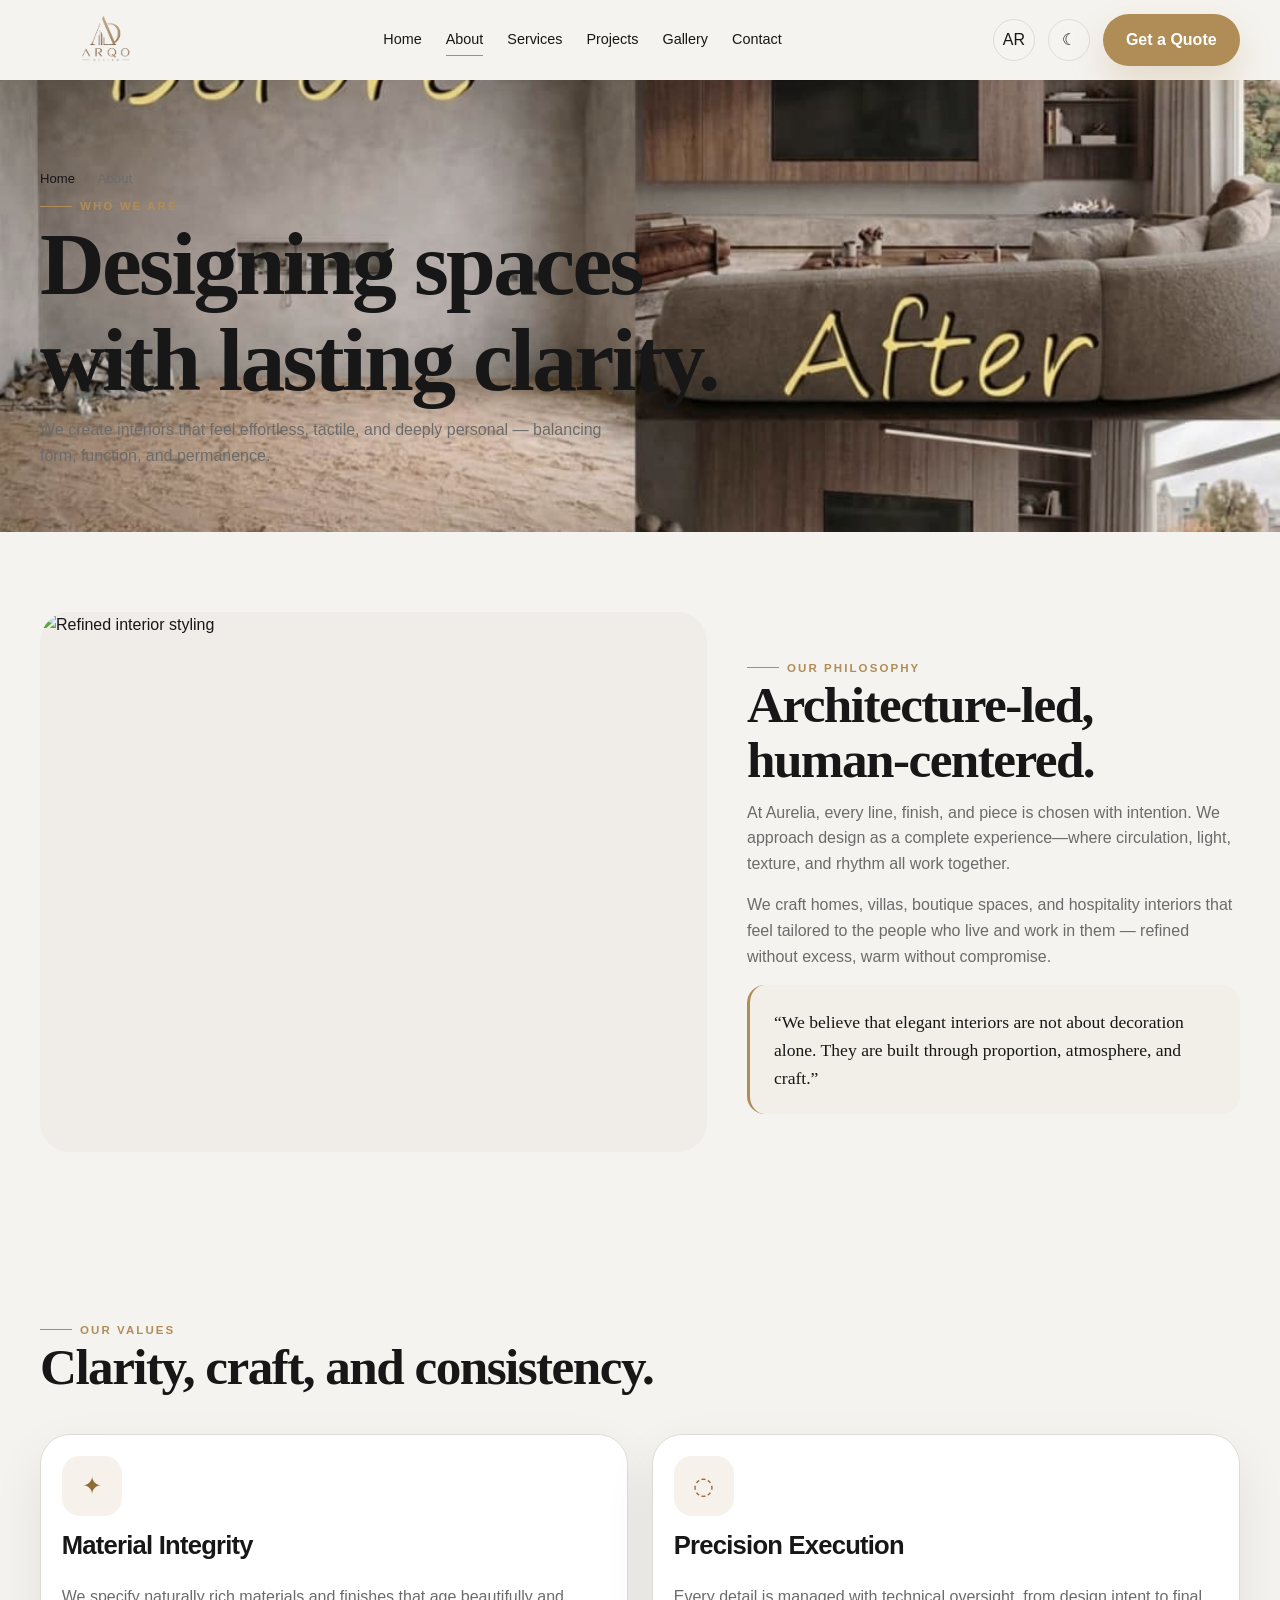
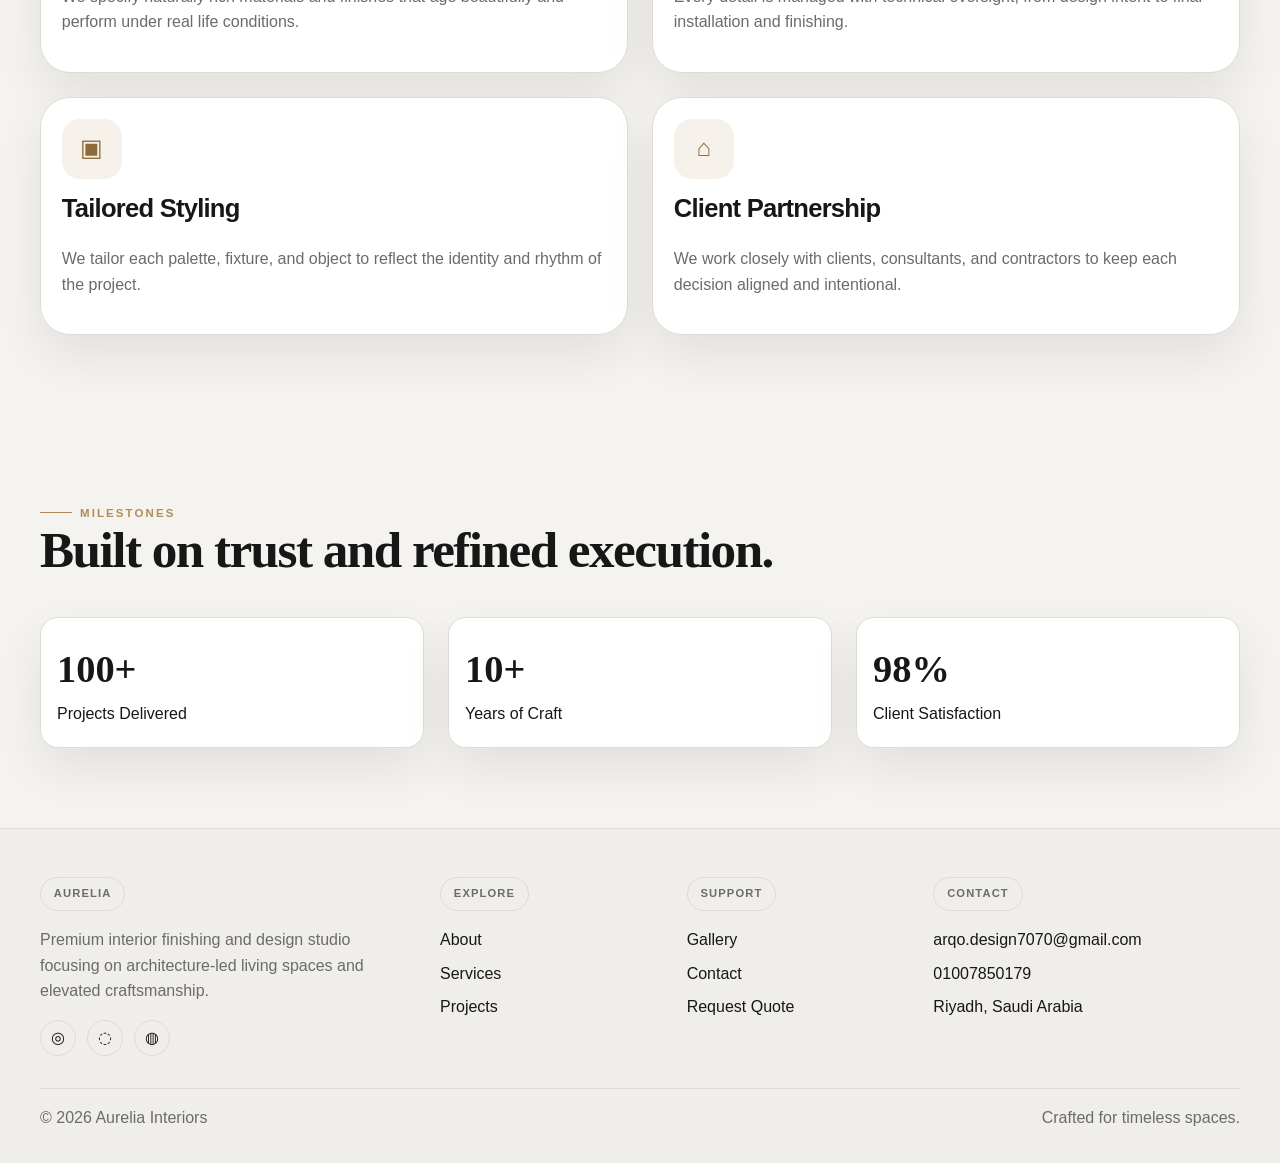
==== about.html @ d169b9cf "Publish ARQO design website Co-authored-by: Copilot <223556219+Copilot@users.noreply.github.com>" ====
<!DOCTYPE html>
<html lang="en">
  <head>
    <meta charset="UTF-8" />
    <meta name="viewport" content="width=device-width, initial-scale=1.0" />
    <title>About | Aurelia Interiors</title>
    <meta name="description" content="Learn about Aurelia Interiors, our philosophy, values, and the design approach shaping timeless spaces." />
    <meta property="og:title" content="About Aurelia Interiors" />
    <meta property="og:description" content="Architecture-led interior design grounded in clarity, craft, and thoughtful living." />
    <meta property="og:type" content="website" />
    <link rel="stylesheet" href="css/reset.css" />
    <link rel="stylesheet" href="css/variables.css" />
    <link rel="stylesheet" href="css/base.css" />
    <link rel="stylesheet" href="css/layout.css" />
    <link rel="stylesheet" href="css/components.css" />
    <link rel="stylesheet" href="css/animations.css" />
    <link rel="stylesheet" href="css/responsive.css" />
    <link rel="stylesheet" href="css/rtl.css" />
  </head>
  <body>
    <header class="site-header">
      <div class="header-inner">
        <a href="index.html" class="site-brand"><img class="brand-logo" src="assets/images/logo-transparent.png" alt="ARQO Design" /></a>
        <nav class="main-nav" aria-label="Main navigation">
          <a href="index.html" data-i18n="home">Home</a>
          <a href="about.html" data-i18n="about">About</a>
          <a href="services.html" data-i18n="services">Services</a>
          <a href="projects.html" data-i18n="projects">Projects</a>
          <a href="gallery.html" data-i18n="gallery">Gallery</a>
          <a href="contact.html" data-i18n="contact">Contact</a>
        </nav>
        <div class="header-tools">
          <button class="icon-button" type="button" data-language-toggle aria-label="Switch language">AR</button>
          <button class="icon-button" type="button" data-theme-toggle aria-label="Dark mode">☾</button>
          <a class="primary-button" href="quote.html" data-i18n="quote">Get a Quote</a>
          <button class="icon-button mobile-menu-toggle" type="button" data-menu-toggle aria-expanded="false" aria-label="Open menu">☰</button>
        </div>
      </div>
      <nav class="mobile-nav" aria-label="Mobile navigation">
        <a href="index.html" data-i18n="home">Home</a>
        <a href="about.html" data-i18n="about">About</a>
        <a href="services.html" data-i18n="services">Services</a>
        <a href="projects.html" data-i18n="projects">Projects</a>
        <a href="gallery.html" data-i18n="gallery">Gallery</a>
        <a href="contact.html" data-i18n="contact">Contact</a>
      </nav>
    </header>

    <main>
      <section class="page-hero">
        <div class="hero-media"><img src="assets/images/project3/WhatsApp Image 2026-10-01 at 10.26.06 PM.jpeg" alt="ARQO Design interior project" /></div>
        <div class="hero-overlay"></div>
        <div class="container">
          <div class="page-hero-inner">
            <div class="breadcrumbs"><a href="index.html" data-i18n="home">Home</a><span> / </span><span data-i18n="about">About</span></div>
            <span class="eyebrow" data-i18n="whoWeAre">Who We Are</span>
            <h1 data-i18n="aboutHero">Designing spaces with lasting clarity.</h1>
            <p data-i18n="aboutIntro">We create interiors that feel effortless, tactile, and deeply personal — balancing form, function, and permanence.</p>
          </div>
        </div>
      </section>

      <section class="section">
        <div class="container">
          <div class="about-layout">
            <div class="about-visual reveal">
              <div class="image-frame"><img src="https://images.unsplash.com/photo-1505693416388-ac5ce068fe85?auto=format&fit=crop&w=1200&q=80" alt="Refined interior styling" /></div>
            </div>
            <div class="reveal reveal-delay-1">
              <span class="eyebrow" data-i18n="ourPhilosophy">Our Philosophy</span>
              <h2 data-i18n="architectureLed">Architecture-led, human-centered.</h2>
              <p data-i18n="philosophyP1">At Aurelia, every line, finish, and piece is chosen with intention. We approach design as a complete experience—where circulation, light, texture, and rhythm all work together.</p>
              <p data-i18n="philosophyP2">We craft homes, villas, boutique spaces, and hospitality interiors that feel tailored to the people who live and work in them — refined without excess, warm without compromise.</p>
              <div class="featured-quote" data-i18n="philosophyQuote">“We believe that elegant interiors are not about decoration alone. They are built through proportion, atmosphere, and craft.”</div>
            </div>
          </div>
        </div>
      </section>

      <section class="section">
        <div class="container">
          <div class="section-header">
            <span class="eyebrow" data-i18n="values">Our Values</span>
            <h2 data-i18n="valuesTitle">Clarity, craft, and consistency.</h2>
          </div>

          <div class="feature-grid">
            <article class="feature-card reveal">
              <div class="icon-wrap">✦</div>
              <h3 data-i18n="materialIntegrity">Material Integrity</h3>
              <p data-i18n="materialIntegrityText">We specify naturally rich materials and finishes that age beautifully and perform under real life conditions.</p>
            </article>
            <article class="feature-card reveal reveal-delay-1">
              <div class="icon-wrap">◌</div>
              <h3 data-i18n="precisionExecution">Precision Execution</h3>
              <p data-i18n="precisionExecutionText">Every detail is managed with technical oversight, from design intent to final installation and finishing.</p>
            </article>
            <article class="feature-card reveal reveal-delay-2">
              <div class="icon-wrap">▣</div>
              <h3 data-i18n="tailoredStyling">Tailored Styling</h3>
              <p data-i18n="tailoredStylingText">We tailor each palette, fixture, and object to reflect the identity and rhythm of the project.</p>
            </article>
            <article class="feature-card reveal reveal-delay-3">
              <div class="icon-wrap">⌂</div>
              <h3 data-i18n="clientPartnership">Client Partnership</h3>
              <p data-i18n="clientPartnershipText">We work closely with clients, consultants, and contractors to keep each decision aligned and intentional.</p>
            </article>
          </div>
        </div>
      </section>

      <section class="section">
        <div class="container">
          <div class="section-header">
            <span class="eyebrow" data-i18n="milestones">Milestones</span>
            <h2 data-i18n="milestonesTitle">Built on trust and refined execution.</h2>
          </div>
          <div class="metrics-grid" data-metrics-grid></div>
        </div>
      </section>
    </main>

    <footer class="footer">
      <div class="container">
        <div class="footer-grid">
          <div>
            <span class="meta-label">Aurelia</span>
            <p>Premium interior finishing and design studio focusing on architecture-led living spaces and elevated craftsmanship.</p>
            <div class="socials"><a class="social-link" href="https://instagram.com">◎</a><a class="social-link" href="https://facebook.com">◌</a><a class="social-link" href="https://linkedin.com">◍</a></div>
          </div>
          <div>
            <span class="meta-label">Explore</span>
            <div class="footer-list"><a href="about.html">About</a><a href="services.html">Services</a><a href="projects.html">Projects</a></div>
          </div>
          <div>
            <span class="meta-label">Support</span>
            <div class="footer-list"><a href="gallery.html">Gallery</a><a href="contact.html">Contact</a><a href="quote.html">Request Quote</a></div>
          </div>
          <div>
            <span class="meta-label">Contact</span>
            <div class="footer-list"><a href="mailto:arqo.design7070@gmail.com">arqo.design7070@gmail.com</a><a href="tel:+201007850179">01007850179</a><span>Riyadh, Saudi Arabia</span></div>
          </div>
        </div>
        <div class="footer-bottom"><span>© 2026 Aurelia Interiors</span><span>Crafted for timeless spaces.</span></div>
      </div>
    </footer>

    <div class="lightbox" data-lightbox>
      <div class="lightbox-content">
        <button class="lightbox-close" type="button" data-close-lightbox aria-label="Close">×</button>
        <img src="" alt="Visual" />
        <div class="lightbox-caption">Project image</div>
      </div>
    </div>

    <script src="js/config.js"></script>
    <script src="js/data.js"></script>
    <script src="js/utils.js"></script>
    <script src="js/theme.js"></script>
    <script src="js/language.js"></script>
    <script src="js/navigation.js"></script>
    <script src="js/app.js"></script>
    <script src="js/projects.js"></script>
    <script src="js/gallery.js"></script>
    <script src="js/lightbox.js"></script>
    <script src="js/contact.js"></script>
    <script src="js/quote.js"></script>
  </body>
</html>
---- css/variables.css ----
:root {
  --color-bg: #f5f3ef;
  --color-surface: #ffffff;
  --color-surface-strong: #f0ece7;
  --color-text: #171717;
  --color-text-muted: #6b6b6b;
  --color-accent: #b08d57;
  --color-accent-strong: #8f6d39;
  --color-border: #dedbd5;
  --color-dark: #111111;
  --color-shadow: rgba(20, 20, 20, 0.12);
  --color-overlay: rgba(17, 17, 17, 0.42);
  --container-width: 1200px;
  --radius-sm: 12px;
  --radius-md: 18px;
  --radius-lg: 30px;
  --shadow-soft: 0 20px 50px rgba(15, 15, 15, 0.08);
  --transition: 0.25s ease;
  --header-height: 80px;
}

[data-theme="dark"] {
  --color-bg: #111111;
  --color-surface: #181818;
  --color-surface-strong: #1f1f1f;
  --color-text: #f5f5f5;
  --color-text-muted: #b5b5b5;
  --color-accent: #c7a46a;
  --color-accent-strong: #d9b985;
  --color-border: #2c2c2c;
  --color-shadow: rgba(0, 0, 0, 0.32);
  --color-overlay: rgba(0, 0, 0, 0.5);
}

:root {
  --font-sans: 'Segoe UI', Tahoma, sans-serif;
  --font-display: 'Georgia', 'Times New Roman', serif;
}
---- css/base.css ----
body {
  background: var(--color-bg);
  color: var(--color-text);
  font-family: var(--font-sans);
  line-height: 1.6;
  transition: background var(--transition), color var(--transition);
}

body[data-theme="dark"] {
  background-image: radial-gradient(circle at top, rgba(199, 164, 106, 0.08), transparent 25%);
}

main {
  overflow: hidden;
}

img {
  width: 100%;
  height: auto;
}

p {
  margin: 0 0 1rem;
  color: var(--color-text-muted);
}

h1, h2, h3, h4, h5, h6 {
  margin: 0 0 0.75rem;
  line-height: 1.08;
  letter-spacing: -0.03em;
  font-weight: 600;
}

h1 {
  font-size: clamp(2.8rem, 7vw, 6rem);
  font-family: var(--font-display);
}

h2 {
  font-size: clamp(2rem, 4vw, 4rem);
  font-family: var(--font-display);
}

h3 {
  font-size: clamp(1.3rem, 2vw, 2rem);
}

.container {
  width: min(var(--container-width), calc(100% - 2rem));
  margin: 0 auto;
}

.section {
  padding: 5rem 0;
}

.section-header {
  margin-bottom: 2.5rem;
}

.eyebrow {
  display: inline-flex;
  align-items: center;
  gap: 0.5rem;
  color: var(--color-accent);
  letter-spacing: 0.18em;
  font-size: 0.72rem;
  font-weight: 700;
  text-transform: uppercase;
}

.eyebrow::before {
  content: "";
  width: 32px;
  height: 1px;
  background: var(--color-accent);
}

.text-surface {
  color: var(--color-surface);
}

.site-button,
.button-link,
.primary-button,
.secondary-button {
  display: inline-flex;
  align-items: center;
  justify-content: center;
  gap: 0.7rem;
  min-height: 52px;
  padding: 0 1.4rem;
  border-radius: 999px;
  border: 1px solid transparent;
  transition: transform var(--transition), background var(--transition), border-color var(--transition), color var(--transition);
  font-weight: 600;
}

.primary-button {
  background: var(--color-accent);
  color: #fff;
  box-shadow: 0 18px 35px rgba(176, 141, 87, 0.24);
}

.secondary-button {
  background: transparent;
  border-color: rgba(255, 255, 255, 0.35);
  color: var(--color-text);
}

.site-button:hover,
.button-link:hover,
.primary-button:hover,
.secondary-button:hover {
  transform: translateY(-2px);
}

.grid {
  display: grid;
  gap: 1.5rem;
}

.image-frame {
  overflow: hidden;
  border-radius: var(--radius-lg);
  background: var(--color-surface-strong);
}

.image-frame img {
  transition: transform 0.7s ease;
}

.image-frame:hover img {
  transform: scale(1.04);
}

.meta-label {
  display: inline-flex;
  align-items: center;
  gap: 0.5rem;
  padding: 0.45rem 0.8rem;
  border: 1px solid var(--color-border);
  border-radius: 999px;
  color: var(--color-text-muted);
  font-size: 0.7rem;
  font-weight: 600;
  text-transform: uppercase;
  letter-spacing: 0.1em;
}

.form-note {
  font-size: 0.85rem;
  color: var(--color-text-muted);
}

.hidden {
  display: none !important;
}
---- css/layout.css ----
.site-header {
  position: sticky;
  top: 0;
  z-index: 999;
  width: 100%;
  transition: background var(--transition), box-shadow var(--transition), backdrop-filter var(--transition);
  background: transparent;
}

.site-header.scrolled {
  background: rgba(245, 243, 239, 0.78);
  backdrop-filter: blur(16px);
  border-bottom: 1px solid var(--color-border);
  box-shadow: 0 10px 30px rgba(0, 0, 0, 0.04);
}

body[data-theme="dark"] .site-header.scrolled {
  background: rgba(17, 17, 17, 0.7);
}

.header-inner {
  display: flex;
  align-items: center;
  justify-content: space-between;
  gap: 1rem;
  min-height: var(--header-height);
  width: min(var(--container-width), calc(100% - 2rem));
  margin: 0 auto;
}

.site-brand {
  display: inline-flex;
  align-items: center;
  gap: 0.75rem;
  font-weight: 700;
  letter-spacing: 0.05em;
  text-transform: uppercase;
}

.brand-logo {
  display: block;
  width: 132px;
  height: 56px;
  object-fit: contain;
}

.brand-mark {
  width: 40px;
  height: 40px;
  border-radius: 50%;
  display: grid;
  place-items: center;
  background: linear-gradient(135deg, var(--color-accent), var(--color-accent-strong));
  color: #fff;
  font-size: 0.82rem;
  font-family: var(--font-display);
}

.main-nav {
  display: flex;
  align-items: center;
  gap: 1.5rem;
}

.main-nav a {
  position: relative;
  color: var(--color-text);
  font-size: 0.9rem;
  font-weight: 500;
  transition: color var(--transition);
}

.main-nav a::after {
  content: "";
  position: absolute;
  left: 0;
  bottom: -0.3rem;
  width: 100%;
  height: 1px;
  background: var(--color-accent);
  transform: scaleX(0);
  transform-origin: left;
  transition: transform var(--transition);
}

.main-nav a:hover::after,
.main-nav a.active::after {
  transform: scaleX(1);
}

.header-tools {
  display: flex;
  align-items: center;
  gap: 0.8rem;
}

.icon-button {
  width: 42px;
  height: 42px;
  border-radius: 50%;
  border: 1px solid var(--color-border);
  background: rgba(255, 255, 255, 0.08);
  color: var(--color-text);
  display: grid;
  place-items: center;
  transition: background var(--transition), border-color var(--transition), transform var(--transition);
}

.icon-button:hover {
  transform: translateY(-2px);
  background: rgba(176, 141, 87, 0.08);
  border-color: var(--color-accent);
}

.mobile-menu-toggle {
  display: none;
}

.mobile-nav {
  display: none;
}

.hero {
  position: relative;
  min-height: calc(100vh - var(--header-height));
  display: grid;
  align-items: center;
  padding: 4rem 0 2rem;
  background: linear-gradient(120deg, rgba(17, 17, 17, 0.62), rgba(17, 17, 17, 0.3));
}

.hero-media {
  position: absolute;
  inset: 0;
  z-index: 0;
  overflow: hidden;
}

.hero-media img {
  width: 100%;
  height: 100%;
  object-fit: cover;
  filter: saturate(0.7) contrast(1.1);
}

.hero-media img.hero-rotated {
  animation: heroImageRock 14s ease-in-out infinite;
}

.hero::after {
  content: "";
  position: absolute;
  inset: 0;
  background: linear-gradient(90deg, rgba(9,9,9,0.72), rgba(9,9,9,0.16));
}

.hero-content {
  position: relative;
  z-index: 1;
  width: min(var(--container-width), calc(100% - 2rem));
  margin: 0 auto;
  padding-top: 3rem;
  color: #fff;
}

.hero-copy {
  max-width: 700px;
}

.hero-copy .eyebrow {
  color: rgba(255,255,255,0.85);
}

.hero-copy .eyebrow::before {
  background: rgba(255,255,255,0.85);
}

.hero-actions {
  display: flex;
  flex-wrap: wrap;
  gap: 1rem;
  margin-top: 2rem;
}

.hero-subtitle {
  max-width: 620px;
  margin-top: 1.2rem;
  color: rgba(255,255,255,0.8);
  font-size: clamp(1.05rem, 1.4vw, 1.35rem);
}

.hero-stats {
  display: flex;
  flex-wrap: wrap;
  gap: 1.2rem;
  margin-top: 2.4rem;
}

.hero-stat {
  min-width: 130px;
  padding: 1rem 1.2rem;
  border: 1px solid rgba(255,255,255,0.18);
  border-radius: var(--radius-md);
  background: rgba(255,255,255,0.03);
}

.hero-stat strong {
  display: block;
  font-size: 1.8rem;
  font-weight: 700;
  font-family: var(--font-display);
}

.hero-stat span {
  font-size: 0.72rem;
  letter-spacing: 0.08em;
  text-transform: uppercase;
  color: rgba(255,255,255,0.7);
}

.hero-scroll {
  position: absolute;
  left: 50%;
  bottom: 2rem;
  transform: translateX(-50%);
  z-index: 1;
  display: grid;
  place-items: center;
  width: 42px;
  height: 42px;
  border-radius: 50%;
  border: 1px solid rgba(255,255,255,0.24);
  color: #fff;
  animation: floatUpDown 2.5s ease-in-out infinite;
}

.about-layout {
  display: grid;
  grid-template-columns: 1.15fr 0.85fr;
  gap: 2.5rem;
  align-items: center;
}

.about-visual {
  position: relative;
}

.about-visual .image-frame:first-child {
  min-height: 540px;
}

.about-badge {
  position: absolute;
  right: 2rem;
  bottom: 1.5rem;
  background: rgba(17,17,17,0.82);
  color: white;
  padding: 1rem 1.2rem;
  border-radius: var(--radius-md);
  backdrop-filter: blur(8px);
  box-shadow: var(--shadow-soft);
}

.about-badge strong {
  display: block;
  font-size: 2rem;
  font-family: var(--font-display);
}

.stats-grid {
  display: grid;
  grid-template-columns: repeat(3, minmax(0, 1fr));
  gap: 1rem;
  margin-top: 2rem;
}

.stat-card {
  padding: 1.3rem 1rem;
  border-radius: var(--radius-md);
  background: var(--color-surface);
  border: 1px solid var(--color-border);
  box-shadow: var(--shadow-soft);
}

.stat-card strong {
  display: block;
  font-size: clamp(1.7rem, 3vw, 2.6rem);
  font-family: var(--font-display);
}

.section-headline {
  display: grid;
  grid-template-columns: 1fr auto;
  gap: 1rem;
  align-items: end;
  margin-bottom: 2rem;
}

.service-grid,
.project-grid,
.gallery-grid,
.feature-grid,
.process-grid,
.contact-grid,
.quote-layout,
.metrics-grid {
  display: grid;
  gap: 1.5rem;
}

.service-grid,
.project-grid,
.gallery-grid,
.metrics-grid {
  grid-template-columns: repeat(3, minmax(0, 1fr));
}

.feature-grid {
  grid-template-columns: repeat(2, minmax(0, 1fr));
}

.process-grid {
  grid-template-columns: repeat(4, minmax(0, 1fr));
}

.contact-grid {
  grid-template-columns: 0.95fr 1.05fr;
}

.quote-layout {
  grid-template-columns: 0.9fr 1.1fr;
}

.project-card,
.service-card,
.gallery-item,
.process-card,
.contact-card,
.feature-card {
  background: var(--color-surface);
  border: 1px solid var(--color-border);
  border-radius: var(--radius-lg);
  overflow: hidden;
  box-shadow: var(--shadow-soft);
}

.project-card .project-image,
.gallery-item .gallery-image {
  position: relative;
  aspect-ratio: 4 / 3;
  overflow: hidden;
}

.project-card .project-image img,
.gallery-item .gallery-image img {
  height: 100%;
  object-fit: cover;
}

.project-card {
  display: block;
  height: 100%;
  color: inherit;
  text-decoration: none;
  transition: transform var(--transition), box-shadow var(--transition);
}

.project-card:hover {
  transform: translateY(-4px);
  box-shadow: var(--shadow-soft);
}

.project-detail-grid .gallery-image {
  aspect-ratio: 4 / 3;
}

.review-image-card {
  display: grid;
  min-height: 250px;
  padding: 1rem;
  place-items: center;
}

.review-image-card img {
  width: 100%;
  max-height: 360px;
  object-fit: contain;
}

.project-card .project-body,
.gallery-item .gallery-body,
.service-card,
.process-card,
.contact-card,
.feature-card {
  padding: 1.3rem;
}

.project-card .project-meta,
.gallery-item .gallery-meta {
  display: flex;
  justify-content: space-between;
  align-items: center;
  gap: 1rem;
  margin-bottom: 0.7rem;
  font-size: 0.78rem;
  letter-spacing: 0.08em;
  text-transform: uppercase;
  color: var(--color-text-muted);
}

.project-card h3,
.gallery-item h3,
.feature-card h3,
.service-card h3,
.process-card h3 {
  margin-bottom: 0.5rem;
}

.project-card .project-tags {
  display: flex;
  flex-wrap: wrap;
  gap: 0.5rem;
  margin-top: 1rem;
}

.tag {
  padding: 0.36rem 0.7rem;
  border-radius: 999px;
  background: rgba(176,141,87,0.08);
  color: var(--color-accent-strong);
  font-size: 0.7rem;
  font-weight: 700;
  letter-spacing: 0.04em;
  text-transform: uppercase;
}

.page-hero {
  position: relative;
  padding: 5.5rem 0 3rem;
  background: linear-gradient(120deg, rgba(17,17,17,0.08), rgba(17,17,17,0.02));
}

.page-hero .container {
  position: relative;
  z-index: 1;
}

.page-hero .hero-overlay {
  position: absolute;
  inset: 0;
  background: linear-gradient(90deg, rgba(17,17,17,0.08), rgba(17,17,17,0.02));
}

.page-hero .hero-media {
  position: absolute;
  inset: 0;
}

.page-hero .hero-media img {
  width: 100%;
  height: 100%;
  object-fit: cover;
  filter: saturate(0.8);
}

.page-hero-inner {
  position: relative;
  z-index: 1;
  max-width: 760px;
}

.page-hero-inner h1 {
  margin-bottom: 0.5rem;
}

.page-hero-inner p {
  max-width: 600px;
}

.breadcrumbs {
  display: flex;
  flex-wrap: wrap;
  align-items: center;
  gap: 0.6rem;
  font-size: 0.82rem;
  color: var(--color-text-muted);
}

.breadcrumbs a {
  color: var(--color-text);
}

.featured-quote {
  padding: 1.4rem 1.5rem;
  border-left: 3px solid var(--color-accent);
  background: rgba(176,141,87,0.04);
  border-radius: var(--radius-md);
  font-size: 1.1rem;
  font-family: var(--font-display);
}

.form-panel,
.contact-info,
.quote-panel {
  background: var(--color-surface);
  border: 1px solid var(--color-border);
  border-radius: var(--radius-lg);
  padding: 1.5rem;
  box-shadow: var(--shadow-soft);
}

.form-grid {
  display: grid;
  grid-template-columns: repeat(2, minmax(0, 1fr));
  gap: 1rem;
}

.form-field {
  display: flex;
  flex-direction: column;
  gap: 0.5rem;
}

.form-field.full {
  grid-column: 1 / -1;
}

.form-field label {
  font-size: 0.8rem;
  font-weight: 600;
  text-transform: uppercase;
  letter-spacing: 0.08em;
  color: var(--color-text-muted);
}

.form-field input,
.form-field textarea,
.form-field select {
  width: 100%;
  padding: 0.95rem 1rem;
  border: 1px solid var(--color-border);
  border-radius: 12px;
  background: transparent;
  color: var(--color-text);
}

.form-field textarea {
  min-height: 140px;
  resize: vertical;
}

.contact-list {
  display: grid;
  gap: 1rem;
  margin-top: 1.5rem;
}

.contact-item {
  padding: 1rem 1.1rem;
  background: var(--color-surface-strong);
  border: 1px solid var(--color-border);
  border-radius: var(--radius-md);
}

.contact-item strong {
  display: block;
  margin-bottom: 0.2rem;
}

.empty-state {
  margin-top: 1rem;
  padding: 1rem;
  border-radius: var(--radius-md);
  border: 1px dashed var(--color-border);
  color: var(--color-text-muted);
}

.filter-bar {
  display: flex;
  flex-wrap: wrap;
  gap: 0.8rem;
  margin-bottom: 2rem;
}

.filter-button {
  border: 1px solid var(--color-border);
  background: transparent;
  color: var(--color-text);
  padding: 0.7rem 1rem;
  border-radius: 999px;
  font-weight: 600;
  transition: all var(--transition);
}

.filter-button.active,
.filter-button:hover {
  border-color: var(--color-accent);
  background: rgba(176,141,87,0.08);
  color: var(--color-accent-strong);
}

.gallery-grid {
  grid-template-columns: repeat(3, minmax(0, 1fr));
}

.gallery-item.large {
  grid-column: span 2;
}

.lightbox {
  position: fixed;
  inset: 0;
  z-index: 2000;
  display: grid;
  place-items: center;
  background: rgba(0, 0, 0, 0.8);
  opacity: 0;
  visibility: hidden;
  transition: opacity var(--transition), visibility var(--transition);
}

.lightbox.active {
  opacity: 1;
  visibility: visible;
}

.lightbox-content {
  position: relative;
  width: min(1000px, calc(100% - 2rem));
  background: #111;
  border-radius: var(--radius-lg);
  overflow: hidden;
  border: 1px solid rgba(255,255,255,0.12);
}

.lightbox-close {
  position: absolute;
  top: 0.8rem;
  right: 0.8rem;
  width: 42px;
  height: 42px;
  border: 1px solid rgba(255,255,255,0.18);
  border-radius: 50%;
  background: rgba(17,17,17,0.55);
  color: #fff;
  font-size: 1.4rem;
  display: grid;
  place-items: center;
  z-index: 2;
}

.lightbox-content img {
  width: 100%;
  max-height: 75vh;
  object-fit: contain;
  background: #111;
}

.lightbox-navigation {
  position: absolute;
  inset: 0;
  display: flex;
  align-items: center;
  justify-content: space-between;
  padding: 0 0.8rem;
  pointer-events: none;
}

.lightbox-navigation button {
  width: 46px;
  height: 46px;
  border: 1px solid rgba(255,255,255,0.25);
  border-radius: 50%;
  background: rgba(17,17,17,0.65);
  color: #fff;
  font-size: 2rem;
  line-height: 1;
  pointer-events: auto;
  transition: background var(--transition), transform var(--transition);
}

.lightbox-navigation button:hover {
  background: rgba(176,141,87,0.9);
  transform: scale(1.06);
}

.lightbox-caption {
  padding: 1rem 1.2rem;
  color: #f5f5f5;
}

.toast {
  position: fixed;
  left: 50%;
  bottom: 2rem;
  transform: translateX(-50%) translateY(20px);
  padding: 0.9rem 1.2rem;
  border-radius: 999px;
  background: rgba(17,17,17,0.9);
  color: white;
  z-index: 2500;
  opacity: 0;
  transition: opacity var(--transition), transform var(--transition);
}

.toast.show {
  opacity: 1;
  transform: translateX(-50%) translateY(0);
}

@media (max-width: 980px) {
  .about-layout,
  .contact-grid,
  .quote-layout,
  .feature-grid,
  .service-grid,
  .project-grid,
  .gallery-grid,
  .metrics-grid,
  .page-hero-inner,
  .process-grid {
    grid-template-columns: 1fr 1fr;
  }

  .main-nav {
    display: none;
  }

  .mobile-menu-toggle {
    display: inline-flex;
  }

  .mobile-nav {
    position: absolute;
    top: calc(100% + 0.5rem);
    left: 1rem;
    right: 1rem;
      display: grid;
      gap: 1rem;
      padding: 1rem;
      border: 1px solid var(--color-border);
      border-radius: var(--radius-md);
      background: var(--color-surface);
      box-shadow: var(--shadow-soft);
      opacity: 0;
      visibility: hidden;
      transform: translateY(-10px);
      transition: opacity var(--transition), visibility var(--transition), transform var(--transition);
  }

    .mobile-nav.active {
      opacity: 1;
      visibility: visible;
      transform: translateY(0);
    }
  }
---- css/components.css ----
.mini-grid {
  display: grid;
  gap: 1rem;
  grid-template-columns: repeat(2, minmax(0, 1fr));
}

.service-card {
  display: flex;
  flex-direction: column;
  height: 100%;
}

.service-icon {
  width: 56px;
  height: 56px;
  border-radius: 16px;
  background: rgba(176,141,87,0.1);
  color: var(--color-accent-strong);
  display: grid;
  place-items: center;
  font-size: 1.25rem;
  margin-bottom: 1rem;
}

.process-card {
  position: relative;
  padding-top: 1.5rem;
}

.process-card span {
  display: inline-flex;
  width: 34px;
  height: 34px;
  border-radius: 50%;
  background: rgba(176,141,87,0.1);
  color: var(--color-accent-strong);
  align-items: center;
  justify-content: center;
  font-weight: 700;
  margin-bottom: 0.8rem;
}

.feature-card {
  display: grid;
  gap: 1rem;
}

.feature-card .icon-wrap {
  width: 60px;
  height: 60px;
  display: grid;
  place-items: center;
  border-radius: 18px;
  background: rgba(176,141,87,0.12);
  color: var(--color-accent-strong);
  font-size: 1.5rem;
}

.testimonial {
  padding: 2rem;
  border-radius: var(--radius-lg);
  border: 1px solid var(--color-border);
  background: var(--color-surface);
  box-shadow: var(--shadow-soft);
}

.testimonial .quote-mark {
  font-size: 3rem;
  color: var(--color-accent);
  line-height: 1;
  font-family: var(--font-display);
}

.testimonial p {
  margin: 1rem 0 1.5rem;
}

.client {
  display: flex;
  align-items: center;
  gap: 0.8rem;
}

.client .avatar {
  width: 48px;
  height: 48px;
  border-radius: 50%;
  background: rgba(176,141,87,0.12);
  display: grid;
  place-items: center;
  font-weight: 700;
  color: var(--color-accent-strong);
}

.cta-panel {
  display: flex;
  align-items: center;
  justify-content: space-between;
  gap: 1rem;
  padding: clamp(1.5rem, 2vw, 2.5rem);
  border-radius: var(--radius-lg);
  background: linear-gradient(135deg, rgba(176,141,87,0.12), rgba(255,255,255,0.08));
  border: 1px solid var(--color-border);
  box-shadow: var(--shadow-soft);
}

.cta-panel h2 {
  margin-bottom: 0.3rem;
}

.footer {
  padding: 3rem 0 2rem;
  border-top: 1px solid var(--color-border);
  background: rgba(0, 0, 0, 0.02);
}

.footer-grid {
  display: grid;
  grid-template-columns: 1.2fr 0.7fr 0.7fr 1fr;
  gap: 2rem;
}

.footer-list {
  display: grid;
  gap: 0.5rem;
}

.footer .meta-label {
  display: inline-block;
  margin-bottom: 1rem;
}

.footer-bottom {
  display: flex;
  justify-content: space-between;
  gap: 1rem;
  margin-top: 2rem;
  padding-top: 1rem;
  border-top: 1px solid var(--color-border);
  color: var(--color-text-muted);
}

.socials {
  display: flex;
  align-items: center;
  gap: 0.7rem;
}

.social-link {
  width: 36px;
  height: 36px;
  border: 1px solid var(--color-border);
  border-radius: 50%;
  display: grid;
  place-items: center;
}

table {
  width: 100%;
  border-collapse: collapse;
}

th, td {
  text-align: left;
  padding: 0.8rem 0.6rem;
  border-bottom: 1px solid var(--color-border);
}

.detail-grid {
  display: grid;
  grid-template-columns: repeat(2, minmax(0, 1fr));
  gap: 1rem;
  margin-top: 1rem;
}

.detail-box {
  padding: 1rem;
  border: 1px solid var(--color-border);
  border-radius: var(--radius-md);
  background: var(--color-surface);
}

.detail-box strong {
  display: block;
  margin-bottom: 0.5rem;
}
---- css/animations.css ----
@keyframes fadeUp {
  from {
    opacity: 0;
    transform: translateY(24px);
  }
  to {
    opacity: 1;
    transform: translateY(0);
  }
}

@keyframes floatUpDown {
  0%, 100% { transform: translateY(0); }
  50% { transform: translateY(8px); }
}

@keyframes heroImageRock {
  0%, 100% { transform: rotate(-3deg) scale(1.1); }
  50% { transform: rotate(3deg) scale(1.1); }
}

@keyframes heroImageRockMobile {
  0%, 100% { transform: rotate(-1deg) scale(1.04); }
  50% { transform: rotate(1deg) scale(1.04); }
}

.reveal {
  animation: fadeUp 0.8s ease both;
}

.reveal-delay-1 { animation-delay: 0.1s; }
.reveal-delay-2 { animation-delay: 0.2s; }
.reveal-delay-3 { animation-delay: 0.3s; }

@media (prefers-reduced-motion: reduce) {
  .hero-media img.hero-rotated {
    animation: none;
    transform: rotate(0) scale(1);
  }
}
---- css/responsive.css ----
@media (max-width: 920px) {
  .section {
    padding: 4rem 0;
  }

  .process-grid,
  .service-grid,
  .project-grid,
  .gallery-grid,
  .metrics-grid,
  .footer-grid,
  .feature-grid,
  .stats-grid,
  .contact-grid,
  .quote-layout,
  .detail-grid {
    grid-template-columns: 1fr;
  }

  .section-headline {
    grid-template-columns: 1fr;
  }

  .about-layout {
    grid-template-columns: 1fr;
  }

  .main-nav {
    display: none;
  }

  .mobile-menu-toggle {
    display: inline-flex;
  }

  .header-tools .site-button,
  .header-tools .secondary-button {
    display: none;
  }

  .form-grid {
    grid-template-columns: 1fr;
  }
}

@media (max-width: 640px) {
  :root {
    --container-width: 100%;
  }

  .header-inner {
    width: min(var(--container-width), calc(100% - 1rem));
  }

  .hero {
    min-height: 0;
    display: flex;
    flex-direction: column;
    align-items: stretch;
    padding: 0;
    background: #111;
  }

  .hero-media {
    position: relative;
    inset: auto;
    width: 100%;
    aspect-ratio: 16 / 9;
    order: 0;
  }

  .hero-media img.hero-rotated {
    object-fit: cover;
    animation-name: heroImageRockMobile;
  }

  .hero::after {
    display: none;
  }

  .hero-media::after {
    position: absolute;
    inset: 0;
    background: linear-gradient(0deg, rgba(9,9,9,0.3), transparent 55%);
    content: "";
  }

  .hero-content {
    order: 1;
    padding: 2rem 0 3rem;
  }

  .hero-scroll {
    position: relative;
    left: auto;
    bottom: auto;
    order: 2;
    margin: 0 auto 1rem;
    transform: none;
  }

  .hero-content {
    padding-top: 2rem;
  }

  .cta-panel,
  .footer-bottom {
    flex-direction: column;
    align-items: flex-start;
  }

  .site-brand span {
    font-size: 0.8rem;
  }

  .brand-logo {
    width: 100px;
    height: 46px;
  }

  .icon-button {
    width: 38px;
    height: 38px;
  }
}
---- css/rtl.css ----
body[dir="rtl"] {
  text-align: right;
}

body[dir="rtl"] .main-nav a::after {
  left: auto;
  right: 0;
  transform-origin: right;
}

body[dir="rtl"] .hero-copy,
body[dir="rtl"] .page-hero-inner,
body[dir="rtl"] .section-header,
body[dir="rtl"] .breadcrumbs,
body[dir="rtl"] .filter-bar {
  text-align: right;
}

body[dir="rtl"] .hero-scroll {
  right: 50%;
  left: auto;
  transform: translateX(50%);
}

body[dir="rtl"] .about-badge {
  right: auto;
  left: 2rem;
}

body[dir="rtl"] .form-field label,
body[dir="rtl"] .meta-label,
body[dir="rtl"] .eyebrow {
  letter-spacing: 0.04em;
}

body[dir="rtl"] th,
body[dir="rtl"] td {
  text-align: right;
}
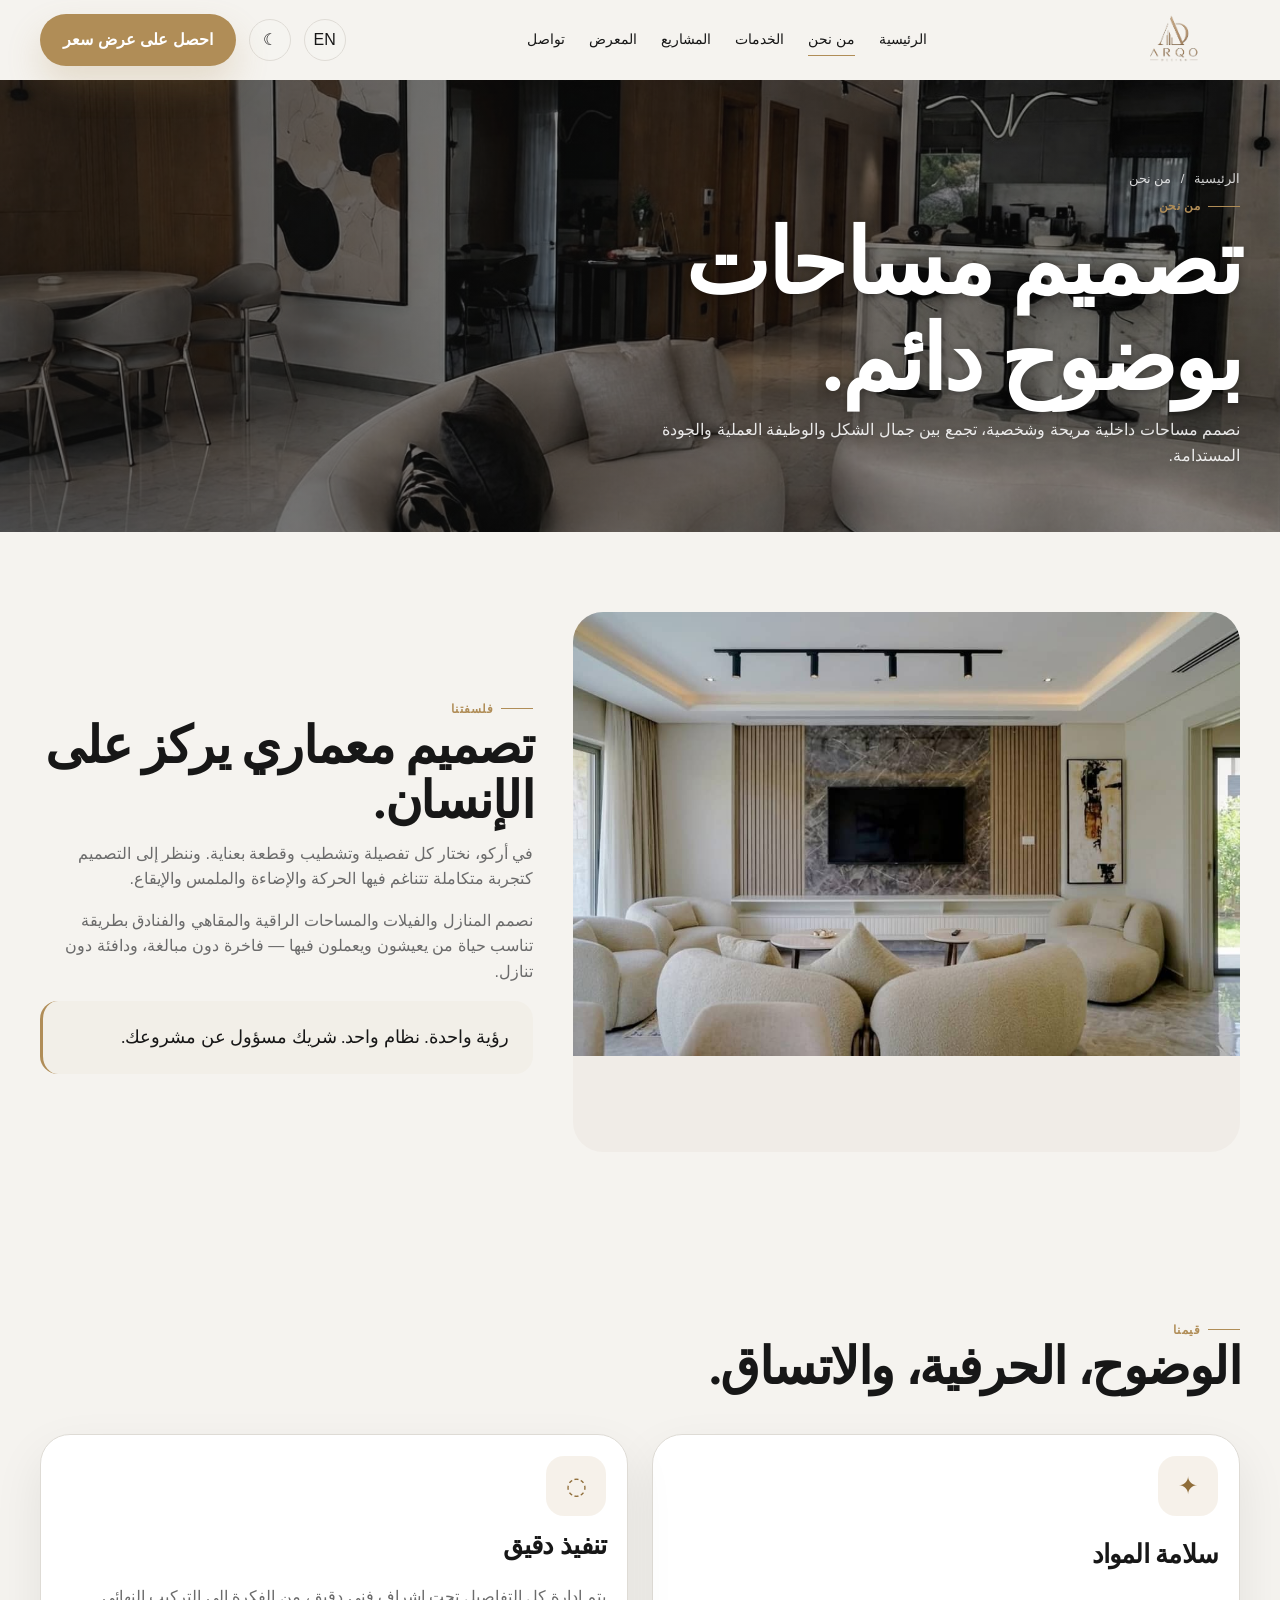
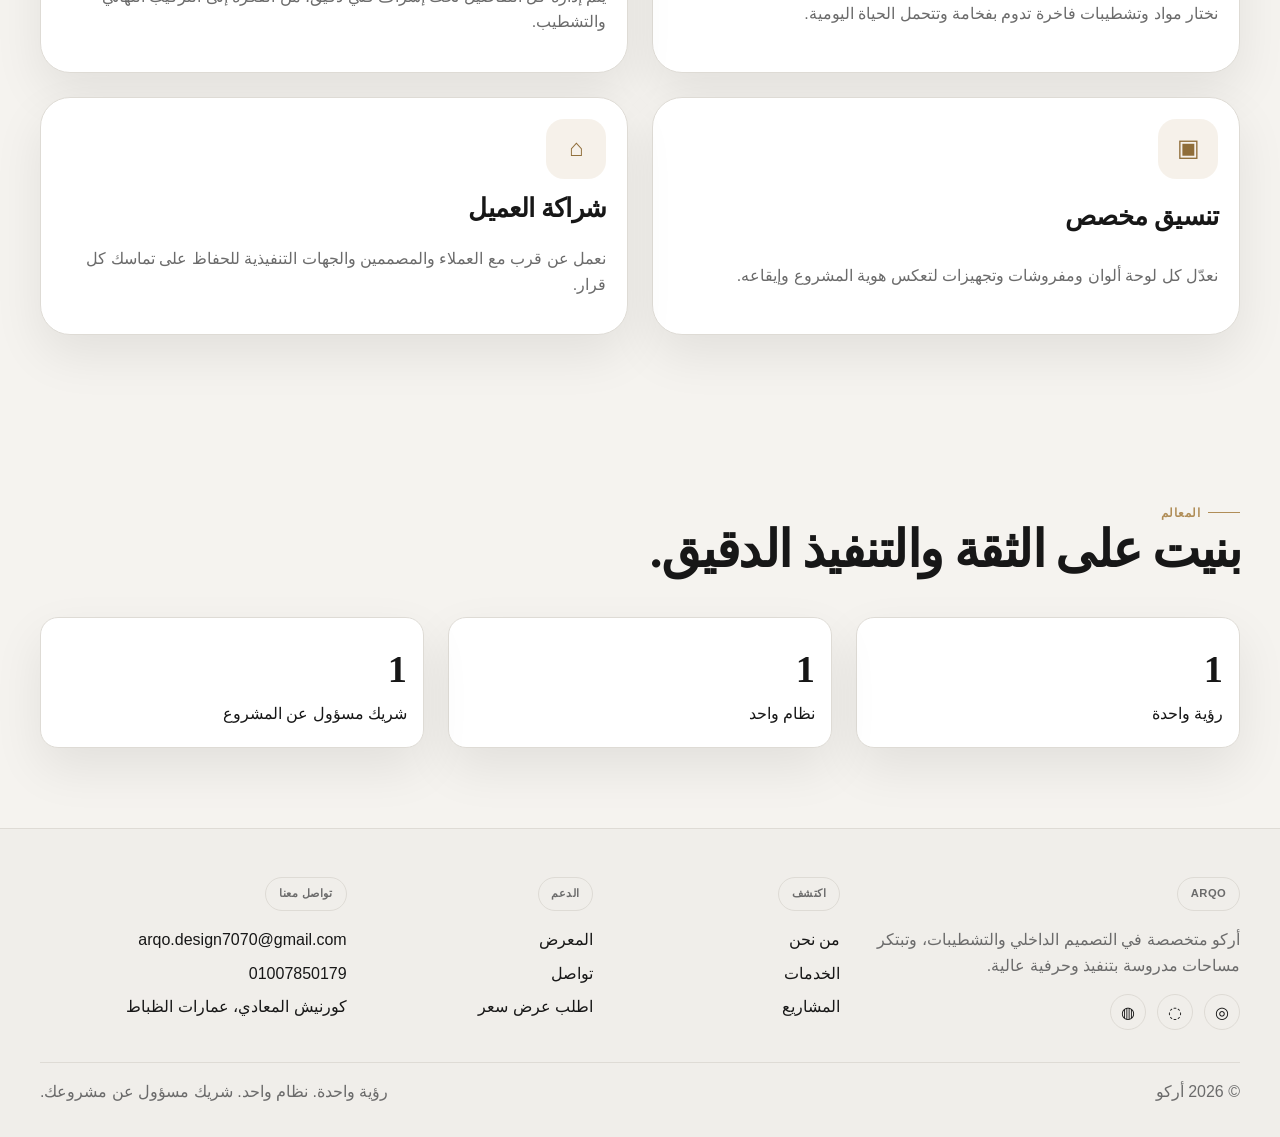
==== commit 935cfd72: "Update ARQO website branding and portfolio content Co-authored-by: Copilot <223556219+Copilot@users." ====
--- a/about.html
+++ b/about.html
@@ -1,12 +1,12 @@
 <!DOCTYPE html>
-<html lang="en">
+<html lang="ar">
   <head>
     <meta charset="UTF-8" />
     <meta name="viewport" content="width=device-width, initial-scale=1.0" />
-    <title>About | Aurelia Interiors</title>
-    <meta name="description" content="Learn about Aurelia Interiors, our philosophy, values, and the design approach shaping timeless spaces." />
-    <meta property="og:title" content="About Aurelia Interiors" />
-    <meta property="og:description" content="Architecture-led interior design grounded in clarity, craft, and thoughtful living." />
+    <title data-i18n-title="aboutDocumentTitle">من نحن | أركو</title>
+    <meta name="description" content="تعرف على أركو ونهجنا في التصميم الداخلي والتزامنا بجودة التشطيبات." data-i18n-content="aboutDescription" />
+    <meta property="og:title" content="من نحن | أركو" data-i18n-content="aboutDocumentTitle" />
+    <meta property="og:description" content="تعرف على أركو ونهجنا في التصميم الداخلي والتزامنا بجودة التشطيبات." data-i18n-content="aboutDescription" />
     <meta property="og:type" content="website" />
     <link rel="stylesheet" href="css/reset.css" />
     <link rel="stylesheet" href="css/variables.css" />
@@ -17,11 +17,11 @@
     <link rel="stylesheet" href="css/responsive.css" />
     <link rel="stylesheet" href="css/rtl.css" />
   </head>
-  <body>
+  <body dir="rtl" data-lang="ar">
     <header class="site-header">
       <div class="header-inner">
         <a href="index.html" class="site-brand"><img class="brand-logo" src="assets/images/logo-transparent.png" alt="ARQO Design" /></a>
-        <nav class="main-nav" aria-label="Main navigation">
+        <nav class="main-nav" aria-label="القائمة الرئيسية" data-i18n-aria-label="navLabel">
           <a href="index.html" data-i18n="home">Home</a>
           <a href="about.html" data-i18n="about">About</a>
           <a href="services.html" data-i18n="services">Services</a>
@@ -30,13 +30,13 @@
           <a href="contact.html" data-i18n="contact">Contact</a>
         </nav>
         <div class="header-tools">
-          <button class="icon-button" type="button" data-language-toggle aria-label="Switch language">AR</button>
-          <button class="icon-button" type="button" data-theme-toggle aria-label="Dark mode">☾</button>
+          <button class="icon-button" type="button" data-language-toggle aria-label="التبديل إلى الإنجليزية" data-i18n-aria-label="switchLanguage">EN</button>
+          <button class="icon-button" type="button" data-theme-toggle aria-label="الوضع الداكن" data-i18n-aria-label="darkMode">☾</button>
           <a class="primary-button" href="quote.html" data-i18n="quote">Get a Quote</a>
-          <button class="icon-button mobile-menu-toggle" type="button" data-menu-toggle aria-expanded="false" aria-label="Open menu">☰</button>
+          <button class="icon-button mobile-menu-toggle" type="button" data-menu-toggle aria-expanded="false" aria-label="فتح القائمة" data-i18n-aria-label="openMenu">☰</button>
         </div>
       </div>
-      <nav class="mobile-nav" aria-label="Mobile navigation">
+      <nav class="mobile-nav" aria-label="قائمة التصفح" data-i18n-aria-label="mobileNavLabel">
         <a href="index.html" data-i18n="home">Home</a>
         <a href="about.html" data-i18n="about">About</a>
         <a href="services.html" data-i18n="services">Services</a>
@@ -48,7 +48,7 @@
 
     <main>
       <section class="page-hero">
-        <div class="hero-media"><img src="assets/images/project3/WhatsApp Image 2026-10-01 at 10.26.06 PM.jpeg" alt="ARQO Design interior project" /></div>
+        <div class="hero-media"><img src="assets/images/project3/WhatsApp Image 2026-10-01 at 10.26.06 PM (1).jpeg" alt="مشروع تصميم داخلي" data-i18n-alt="visualAlt" /></div>
         <div class="hero-overlay"></div>
         <div class="container">
           <div class="page-hero-inner">
@@ -64,12 +64,12 @@
         <div class="container">
           <div class="about-layout">
             <div class="about-visual reveal">
-              <div class="image-frame"><img src="https://images.unsplash.com/photo-1505693416388-ac5ce068fe85?auto=format&fit=crop&w=1200&q=80" alt="Refined interior styling" /></div>
+              <div class="image-frame"><img src="assets/images/project2/WhatsApp Image 2026-10-01 at 10.22.22 PM (1).jpeg" alt="مشروع تصميم داخلي" data-i18n-alt="visualAlt" /></div>
             </div>
             <div class="reveal reveal-delay-1">
               <span class="eyebrow" data-i18n="ourPhilosophy">Our Philosophy</span>
               <h2 data-i18n="architectureLed">Architecture-led, human-centered.</h2>
-              <p data-i18n="philosophyP1">At Aurelia, every line, finish, and piece is chosen with intention. We approach design as a complete experience—where circulation, light, texture, and rhythm all work together.</p>
+              <p data-i18n="philosophyP1">At ARQO, every line, finish, and piece is chosen with intention. We approach design as a complete experience—where circulation, light, texture, and rhythm all work together.</p>
               <p data-i18n="philosophyP2">We craft homes, villas, boutique spaces, and hospitality interiors that feel tailored to the people who live and work in them — refined without excess, warm without compromise.</p>
               <div class="featured-quote" data-i18n="philosophyQuote">“We believe that elegant interiors are not about decoration alone. They are built through proportion, atmosphere, and craft.”</div>
             </div>
@@ -124,32 +124,32 @@
       <div class="container">
         <div class="footer-grid">
           <div>
-            <span class="meta-label">Aurelia</span>
-            <p>Premium interior finishing and design studio focusing on architecture-led living spaces and elevated craftsmanship.</p>
+            <span class="meta-label">ARQO</span>
+            <p data-i18n="footerDescription">أركو متخصصة في التصميم الداخلي والتشطيبات، وتبتكر مساحات مدروسة بتنفيذ وحرفية عالية.</p>
             <div class="socials"><a class="social-link" href="https://instagram.com">◎</a><a class="social-link" href="https://facebook.com">◌</a><a class="social-link" href="https://linkedin.com">◍</a></div>
           </div>
           <div>
-            <span class="meta-label">Explore</span>
-            <div class="footer-list"><a href="about.html">About</a><a href="services.html">Services</a><a href="projects.html">Projects</a></div>
+            <span class="meta-label" data-i18n="explore">اكتشف</span>
+            <div class="footer-list"><a href="about.html" data-i18n="about">من نحن</a><a href="services.html" data-i18n="services">الخدمات</a><a href="projects.html" data-i18n="projects">المشروعات</a></div>
           </div>
           <div>
-            <span class="meta-label">Support</span>
-            <div class="footer-list"><a href="gallery.html">Gallery</a><a href="contact.html">Contact</a><a href="quote.html">Request Quote</a></div>
+            <span class="meta-label" data-i18n="support">الدعم</span>
+            <div class="footer-list"><a href="gallery.html" data-i18n="gallery">معرض الأعمال</a><a href="contact.html" data-i18n="contact">تواصل معنا</a><a href="quote.html" data-i18n="requestQuote">اطلب عرض سعر</a></div>
           </div>
           <div>
-            <span class="meta-label">Contact</span>
-            <div class="footer-list"><a href="mailto:arqo.design7070@gmail.com">arqo.design7070@gmail.com</a><a href="tel:+201007850179">01007850179</a><span>Riyadh, Saudi Arabia</span></div>
+            <span class="meta-label" data-i18n="footerContact">تواصل معنا</span>
+            <div class="footer-list"><a href="mailto:arqo.design7070@gmail.com">arqo.design7070@gmail.com</a><a href="tel:+201007850179">01007850179</a><span data-i18n="addressValue">كورنيش المعادي، عمارات الظباط</span></div>
           </div>
         </div>
-        <div class="footer-bottom"><span>© 2026 Aurelia Interiors</span><span>Crafted for timeless spaces.</span></div>
+        <div class="footer-bottom"><span data-i18n="copyright">© 2026 أركو</span><span data-i18n="footerTagline">رؤية واحدة. نظام واحد. شريك مسؤول عن مشروعك.</span></div>
       </div>
     </footer>
 
     <div class="lightbox" data-lightbox>
       <div class="lightbox-content">
-        <button class="lightbox-close" type="button" data-close-lightbox aria-label="Close">×</button>
-        <img src="" alt="Visual" />
-        <div class="lightbox-caption">Project image</div>
+        <button class="lightbox-close" type="button" data-close-lightbox aria-label="إغلاق الصورة" data-i18n-aria-label="closeLightbox">×</button>
+        <img src="" alt="صورة من المشروع" data-i18n-alt="projectImageAlt" />
+        <div class="lightbox-caption" data-i18n="projectImageAlt">صورة من المشروع</div>
       </div>
     </div>
 
--- a/css/layout.css
+++ b/css/layout.css
@@ -449,7 +449,7 @@
 .page-hero .hero-overlay {
   position: absolute;
   inset: 0;
-  background: linear-gradient(90deg, rgba(17,17,17,0.08), rgba(17,17,17,0.02));
+  background: linear-gradient(90deg, rgba(17,17,17,0.62), rgba(17,17,17,0.3));
 }
 
 .page-hero .hero-media {
@@ -468,6 +468,17 @@
   position: relative;
   z-index: 1;
   max-width: 760px;
+  color: #fff;
+  text-shadow: 0 1px 8px rgba(0, 0, 0, 0.3);
+}
+
+.page-hero-inner .breadcrumbs,
+.page-hero-inner .breadcrumbs a {
+  color: rgba(255, 255, 255, 0.8);
+}
+
+.page-hero-inner p {
+  color: rgba(255, 255, 255, 0.88);
 }
 
 .page-hero-inner h1 {
--- a/css/components.css
+++ b/css/components.css
@@ -25,6 +25,13 @@
 .process-card {
   position: relative;
   padding-top: 1.5rem;
+  transition: transform 220ms ease, box-shadow 220ms ease, border-color 220ms ease;
+}
+
+.process-card:hover {
+  transform: translateY(-5px);
+  border-color: var(--color-accent);
+  box-shadow: var(--shadow-soft);
 }
 
 .process-card span {
@@ -38,6 +45,11 @@
   justify-content: center;
   font-weight: 700;
   margin-bottom: 0.8rem;
+  transition: transform 220ms ease;
+}
+
+.process-card:hover span {
+  transform: scale(1.08);
 }
 
 .feature-card {
--- a/css/animations.css
+++ b/css/animations.css
@@ -31,8 +31,45 @@
 .reveal-delay-1 { animation-delay: 0.1s; }
 .reveal-delay-2 { animation-delay: 0.2s; }
 .reveal-delay-3 { animation-delay: 0.3s; }
+.reveal-delay-4 { animation-delay: 0.4s; }
+.reveal-delay-5 { animation-delay: 0.5s; }
+.reveal-delay-6 { animation-delay: 0.6s; }
+
+.process-grid.scroll-reveal-enabled .process-card {
+  opacity: 0;
+  transform: translateY(18px);
+  transition:
+    opacity 480ms ease var(--reveal-delay, 0ms),
+    transform 480ms ease var(--reveal-delay, 0ms),
+    box-shadow 220ms ease,
+    border-color 220ms ease;
+}
+
+.process-grid.scroll-reveal-enabled .process-card.is-visible {
+  opacity: 1;
+  transform: translateY(0);
+}
+
+.process-grid.scroll-reveal-enabled .process-card.is-visible:hover {
+  transform: translateY(-5px);
+}
 
 @media (prefers-reduced-motion: reduce) {
+  .reveal {
+    animation: none;
+  }
+
+  .process-card,
+  .process-card span,
+  .process-grid.scroll-reveal-enabled .process-card {
+    transition: none;
+  }
+
+  .process-grid.scroll-reveal-enabled .process-card {
+    opacity: 1;
+    transform: none;
+  }
+
   .hero-media img.hero-rotated {
     animation: none;
     transform: rotate(0) scale(1);
